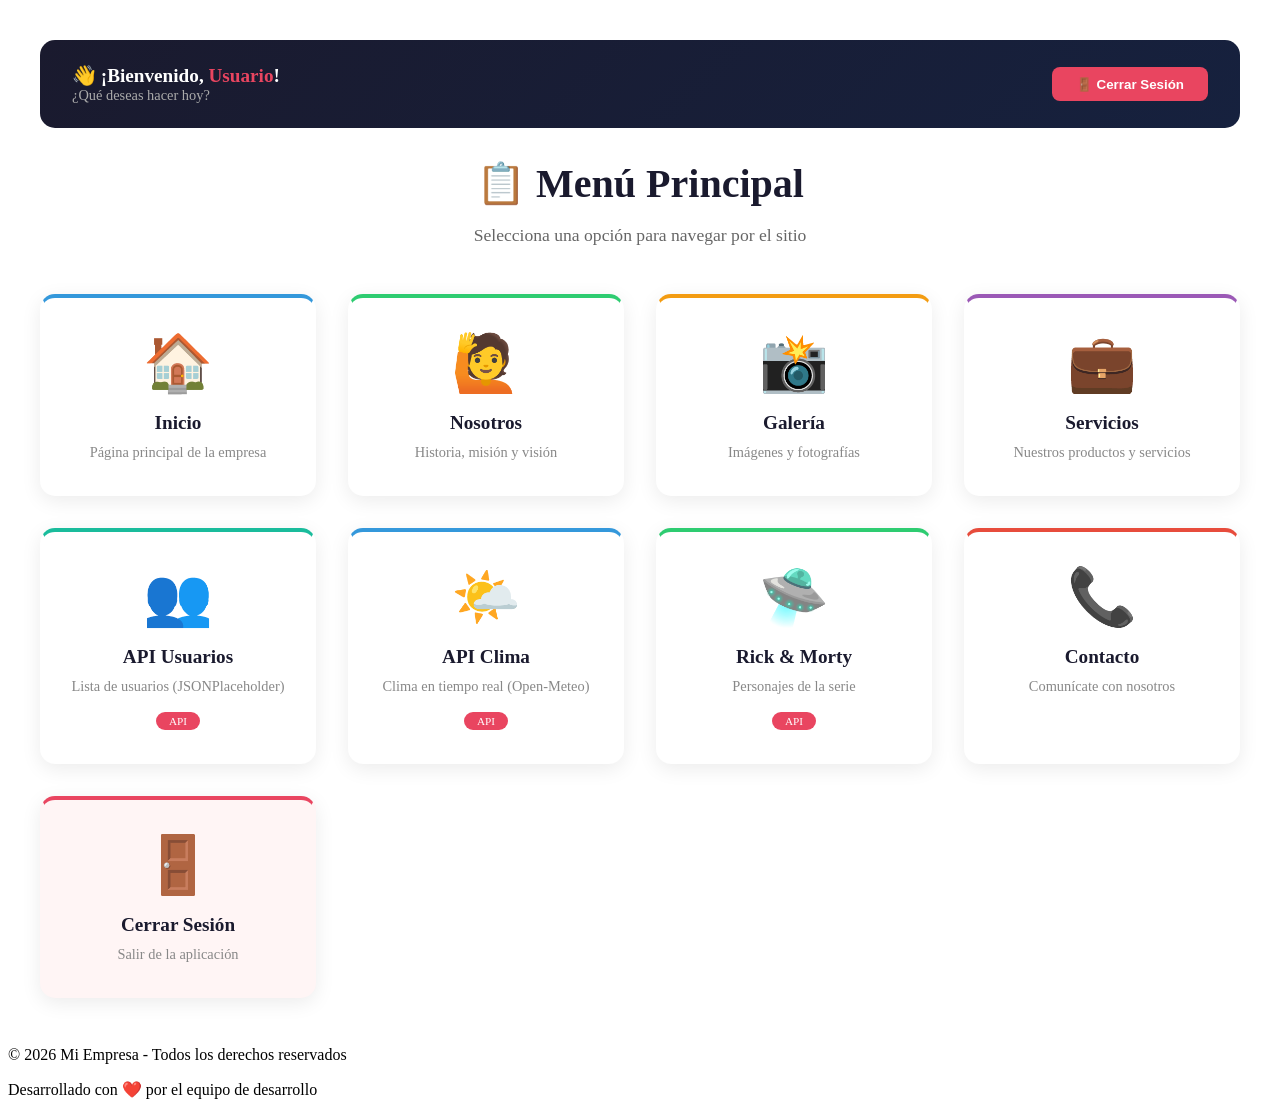
==== menu.html @ fcc86c78 "feat: agregar menú principal como dashboard con tarjetas de navegación" ====
<!doctype html>
<html lang="es">
  <head>
    <meta charset="UTF-8" />
    <meta name="viewport" content="width=device-width, initial-scale=1.0" />
    <title>Menú Principal - Mi Empresa</title>
    <link rel="stylesheet" href="css/styles.css" />
    <style>
      /* Estilos específicos para el menú principal */
      .dashboard {
        max-width: 1200px;
        margin: 0 auto;
        padding: 2rem;
      }

      .dashboard-header {
        text-align: center;
        margin-bottom: 3rem;
      }

      .dashboard-header h1 {
        font-size: 2.5rem;
        color: #1a1a2e;
        margin-bottom: 0.5rem;
      }

      .dashboard-header p {
        color: #666;
        font-size: 1.1rem;
      }

      .dashboard-grid {
        display: grid;
        grid-template-columns: repeat(auto-fit, minmax(250px, 1fr));
        gap: 2rem;
        margin-top: 2rem;
      }

      .dashboard-card {
        background: white;
        border-radius: 15px;
        padding: 2rem 1.5rem;
        text-align: center;
        text-decoration: none;
        color: #1a1a2e;
        box-shadow: 0 5px 20px rgba(0, 0, 0, 0.08);
        transition: all 0.3s ease;
        border: 2px solid transparent;
        display: flex;
        flex-direction: column;
        align-items: center;
        gap: 0.5rem;
      }

      .dashboard-card:hover {
        transform: translateY(-10px);
        box-shadow: 0 15px 40px rgba(0, 0, 0, 0.15);
        border-color: #e94560;
      }

      .dashboard-card .icon {
        font-size: 3.5rem;
        margin-bottom: 0.5rem;
      }

      .dashboard-card h3 {
        font-size: 1.2rem;
        margin: 0;
        color: #1a1a2e;
      }

      .dashboard-card p {
        color: #888;
        font-size: 0.9rem;
        margin: 0;
        line-height: 1.4;
      }

      .dashboard-card .badge {
        background: #e94560;
        color: white;
        padding: 0.2rem 0.8rem;
        border-radius: 20px;
        font-size: 0.7rem;
        margin-top: 0.5rem;
      }

      /* Colores específicos para cada tarjeta */
      .card-inicio {
        border-top: 4px solid #3498db;
      }
      .card-nosotros {
        border-top: 4px solid #2ecc71;
      }
      .card-galeria {
        border-top: 4px solid #f39c12;
      }
      .card-servicios {
        border-top: 4px solid #9b59b6;
      }
      .card-usuarios {
        border-top: 4px solid #1abc9c;
      }
      .card-clima {
        border-top: 4px solid #3498db;
      }
      .card-rickmorty {
        border-top: 4px solid #2ecc71;
      }
      .card-contacto {
        border-top: 4px solid #e74c3c;
      }
      .card-logout {
        border-top: 4px solid #e94560;
        background: #fff5f5;
      }

      .card-logout:hover {
        border-color: #e94560;
        background: #fff0f0;
      }

      .user-info {
        background: linear-gradient(135deg, #1a1a2e, #16213e);
        color: white;
        padding: 1.5rem 2rem;
        border-radius: 15px;
        display: flex;
        justify-content: space-between;
        align-items: center;
        margin-bottom: 2rem;
        flex-wrap: wrap;
        gap: 1rem;
      }

      .user-info .username {
        font-size: 1.2rem;
        font-weight: 600;
      }

      .user-info .username span {
        color: #e94560;
      }

      .user-info .logout-btn {
        background: #e94560;
        color: white;
        border: none;
        padding: 0.6rem 1.5rem;
        border-radius: 8px;
        cursor: pointer;
        font-weight: 600;
        transition: background 0.3s;
      }

      .user-info .logout-btn:hover {
        background: #c23152;
      }

      @media (max-width: 768px) {
        .dashboard-grid {
          grid-template-columns: repeat(auto-fit, minmax(200px, 1fr));
          gap: 1rem;
        }

        .dashboard-card .icon {
          font-size: 2.5rem;
        }

        .dashboard-header h1 {
          font-size: 2rem;
        }

        .user-info {
          flex-direction: column;
          text-align: center;
        }
      }

      @media (max-width: 480px) {
        .dashboard-grid {
          grid-template-columns: 1fr 1fr;
          gap: 0.8rem;
        }

        .dashboard-card {
          padding: 1.2rem 0.8rem;
        }

        .dashboard-card .icon {
          font-size: 2rem;
        }

        .dashboard-card h3 {
          font-size: 1rem;
        }

        .dashboard-card p {
          font-size: 0.7rem;
        }
      }
    </style>
  </head>
  <body>
    <main>
      <div class="dashboard">
        <!-- Header con información del usuario -->
        <div class="user-info">
          <div>
            <div class="username">
              👋 ¡Bienvenido, <span id="userName">Usuario</span>!
            </div>
            <div style="color: #aaa; font-size: 0.9rem">
              ¿Qué deseas hacer hoy?
            </div>
          </div>
          <button class="logout-btn" onclick="cerrarSesion()">
            🚪 Cerrar Sesión
          </button>
        </div>

        <!-- Título del dashboard -->
        <div class="dashboard-header">
          <h1>📋 Menú Principal</h1>
          <p>Selecciona una opción para navegar por el sitio</p>
        </div>

        <!-- Grid de tarjetas -->
        <div class="dashboard-grid">
          <!-- Inicio -->
          <a href="index.html" class="dashboard-card card-inicio">
            <div class="icon">🏠</div>
            <h3>Inicio</h3>
            <p>Página principal de la empresa</p>
          </a>

          <!-- Nosotros -->
          <a href="pages/nosotros.html" class="dashboard-card card-nosotros">
            <div class="icon">🙋</div>
            <h3>Nosotros</h3>
            <p>Historia, misión y visión</p>
          </a>

          <!-- Galería -->
          <a href="pages/galeria.html" class="dashboard-card card-galeria">
            <div class="icon">📸</div>
            <h3>Galería</h3>
            <p>Imágenes y fotografías</p>
          </a>

          <!-- Servicios -->
          <a href="pages/servicios.html" class="dashboard-card card-servicios">
            <div class="icon">💼</div>
            <h3>Servicios</h3>
            <p>Nuestros productos y servicios</p>
          </a>

          <!-- API Usuarios -->
          <a
            href="pages/api-usuarios.html"
            class="dashboard-card card-usuarios"
          >
            <div class="icon">👥</div>
            <h3>API Usuarios</h3>
            <p>Lista de usuarios (JSONPlaceholder)</p>
            <span class="badge">API</span>
          </a>

          <!-- API Clima -->
          <a href="pages/api-clima.html" class="dashboard-card card-clima">
            <div class="icon">🌤️</div>
            <h3>API Clima</h3>
            <p>Clima en tiempo real (Open-Meteo)</p>
            <span class="badge">API</span>
          </a>

          <!-- API Rick and Morty -->
          <a
            href="pages/api-rickmorty.html"
            class="dashboard-card card-rickmorty"
          >
            <div class="icon">🛸</div>
            <h3>Rick & Morty</h3>
            <p>Personajes de la serie</p>
            <span class="badge">API</span>
          </a>

          <!-- Contacto -->
          <a href="pages/contacto.html" class="dashboard-card card-contacto">
            <div class="icon">📞</div>
            <h3>Contacto</h3>
            <p>Comunícate con nosotros</p>
          </a>

          <!-- Cerrar Sesión (con confirmación) -->
          <a
            href="#"
            class="dashboard-card card-logout"
            onclick="
              cerrarSesion();
              return false;
            "
          >
            <div class="icon">🚪</div>
            <h3>Cerrar Sesión</h3>
            <p>Salir de la aplicación</p>
          </a>
        </div>
      </div>
    </main>

    <footer>
      <p>&copy; 2026 Mi Empresa - Todos los derechos reservados</p>
      <p>Desarrollado con ❤️ por el equipo de desarrollo</p>
    </footer>

    <script>
      // Mostrar nombre del usuario
      document.addEventListener("DOMContentLoaded", function () {
        const username = sessionStorage.getItem("username") || "Usuario";
        document.getElementById("userName").textContent = username;
      });

      // Función para cerrar sesión
      function cerrarSesion() {
        if (confirm("¿Estás seguro de que quieres cerrar sesión?")) {
          sessionStorage.removeItem("userLogged");
          sessionStorage.removeItem("username");
          window.location.href = "login.html";
        }
      }
    </script>
  </body>
</html>
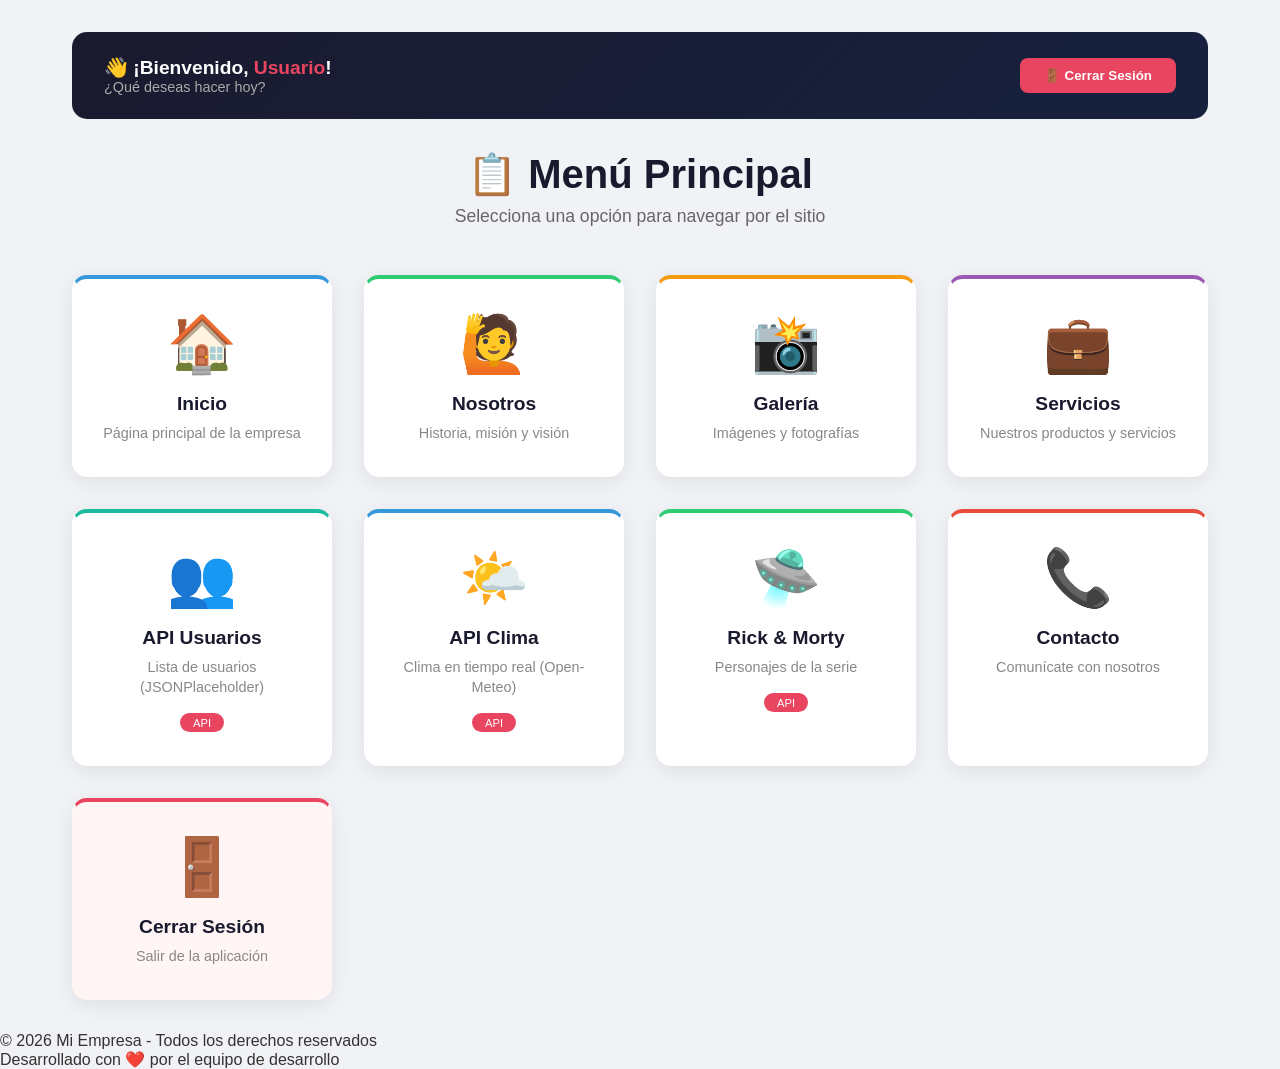
==== commit bac1ea11: "fix: corregir redirección de cerrar sesión a login.html" ====
--- a/css/styles.css
+++ b/css/styles.css
@@ -0,0 +1,64 @@
+/* assets/css/style.css */
+* {
+  margin: 0;
+  padding: 0;
+  box-sizing: border-box;
+}
+
+body {
+  font-family: "Segoe UI", Tahoma, Geneva, Verdana, sans-serif;
+  background: #f0f2f5;
+  color: #333;
+  min-height: 100vh;
+}
+
+/* Estilos generales */
+a {
+  color: #1a73e8;
+  text-decoration: none;
+}
+
+a:hover {
+  text-decoration: underline;
+}
+
+/* Estilos para el login (compatibilidad con login.html) */
+.login-container {
+  max-width: 400px;
+  margin: 100px auto;
+  background: white;
+  padding: 40px;
+  border-radius: 10px;
+  box-shadow: 0 2px 10px rgba(0, 0, 0, 0.1);
+}
+
+.login-container h1 {
+  text-align: center;
+  color: #1a73e8;
+  margin-bottom: 30px;
+}
+
+.login-container input {
+  width: 100%;
+  padding: 12px;
+  margin: 8px 0;
+  border: 1px solid #ddd;
+  border-radius: 5px;
+  box-sizing: border-box;
+}
+
+.login-container button {
+  width: 100%;
+  padding: 12px;
+  background: #1a73e8;
+  color: white;
+  border: none;
+  border-radius: 5px;
+  cursor: pointer;
+  font-size: 16px;
+  margin-top: 10px;
+}
+
+.login-container button:hover {
+  background: #1557b0;
+}
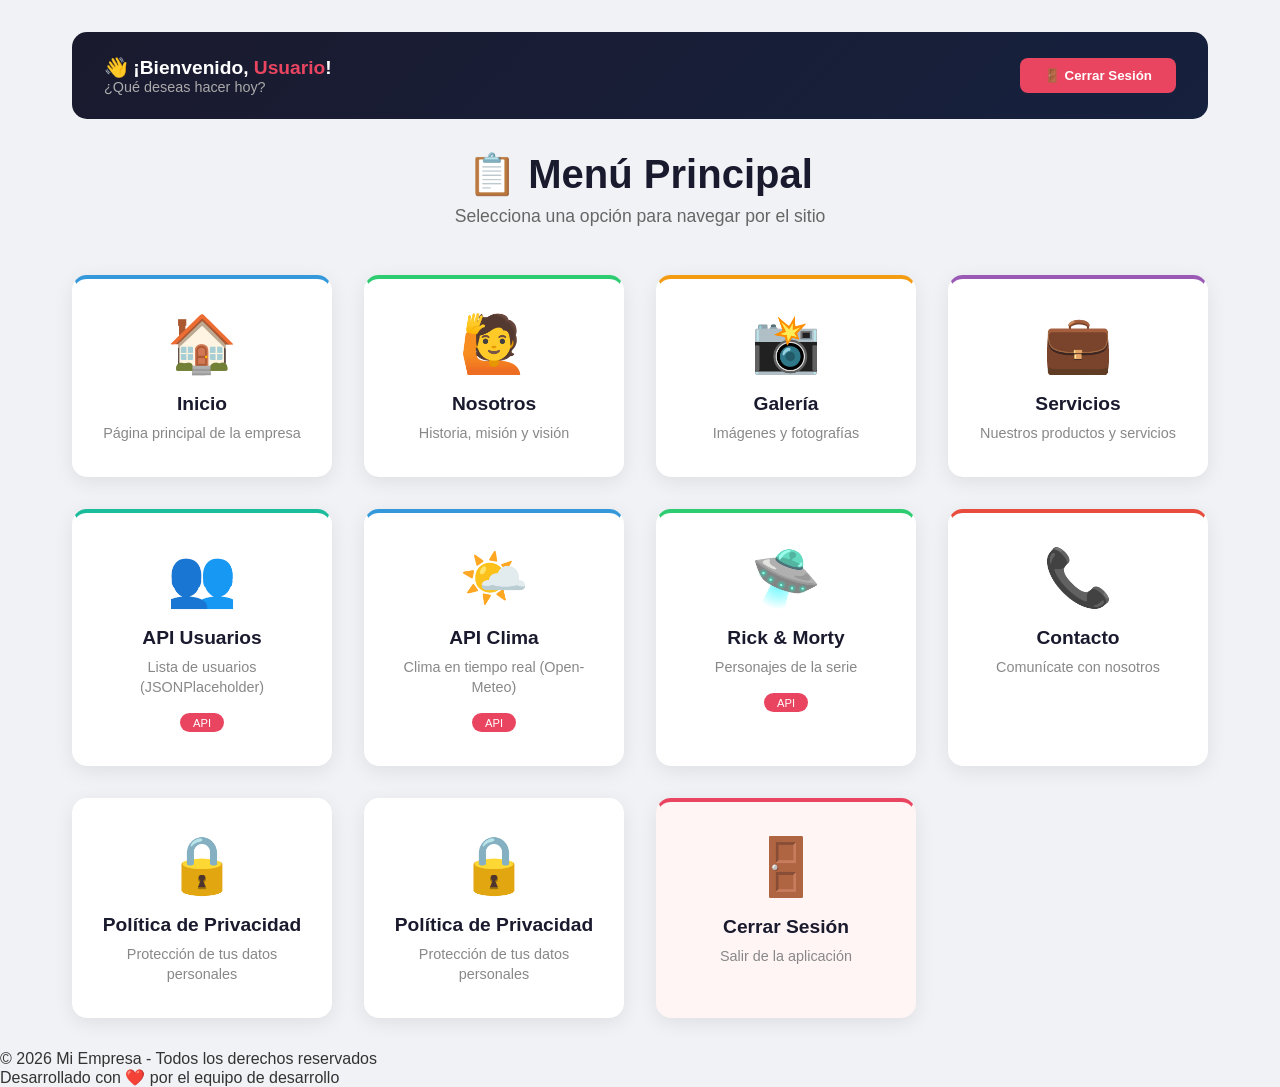
==== commit 58c6925d: "feat: agregar página de Política de Privacidad" ====
--- a/menu.html
+++ b/menu.html
@@ -197,6 +197,9 @@
 
         .dashboard-card p {
           font-size: 0.7rem;
+        }
+        .card-privacidad {
+          border-top: 4px solid #f39c12;
         }
       }
     </style>
@@ -292,6 +295,24 @@
             <p>Comunícate con nosotros</p>
           </a>
 
+          <!-- Política de Privacidad -->
+          <a
+            href="pages/politica-privacidad.html"
+            class="dashboard-card card-privacidad"
+          >
+            <div class="icon">🔒</div>
+            <h3>Política de Privacidad</h3>
+            <p>Protección de tus datos personales</p> </a
+          ><!-- Política de Privacidad -->
+          <a
+            href="pages/politica-privacidad.html"
+            class="dashboard-card card-privacidad"
+          >
+            <div class="icon">🔒</div>
+            <h3>Política de Privacidad</h3>
+            <p>Protección de tus datos personales</p>
+          </a>
+
           <!-- Cerrar Sesión (con confirmación) -->
           <a
             href="#"
@@ -326,7 +347,7 @@
         if (confirm("¿Estás seguro de que quieres cerrar sesión?")) {
           sessionStorage.removeItem("userLogged");
           sessionStorage.removeItem("username");
-          window.location.href = "login.html";
+          window.location.href = "index.html";
         }
       }
     </script>
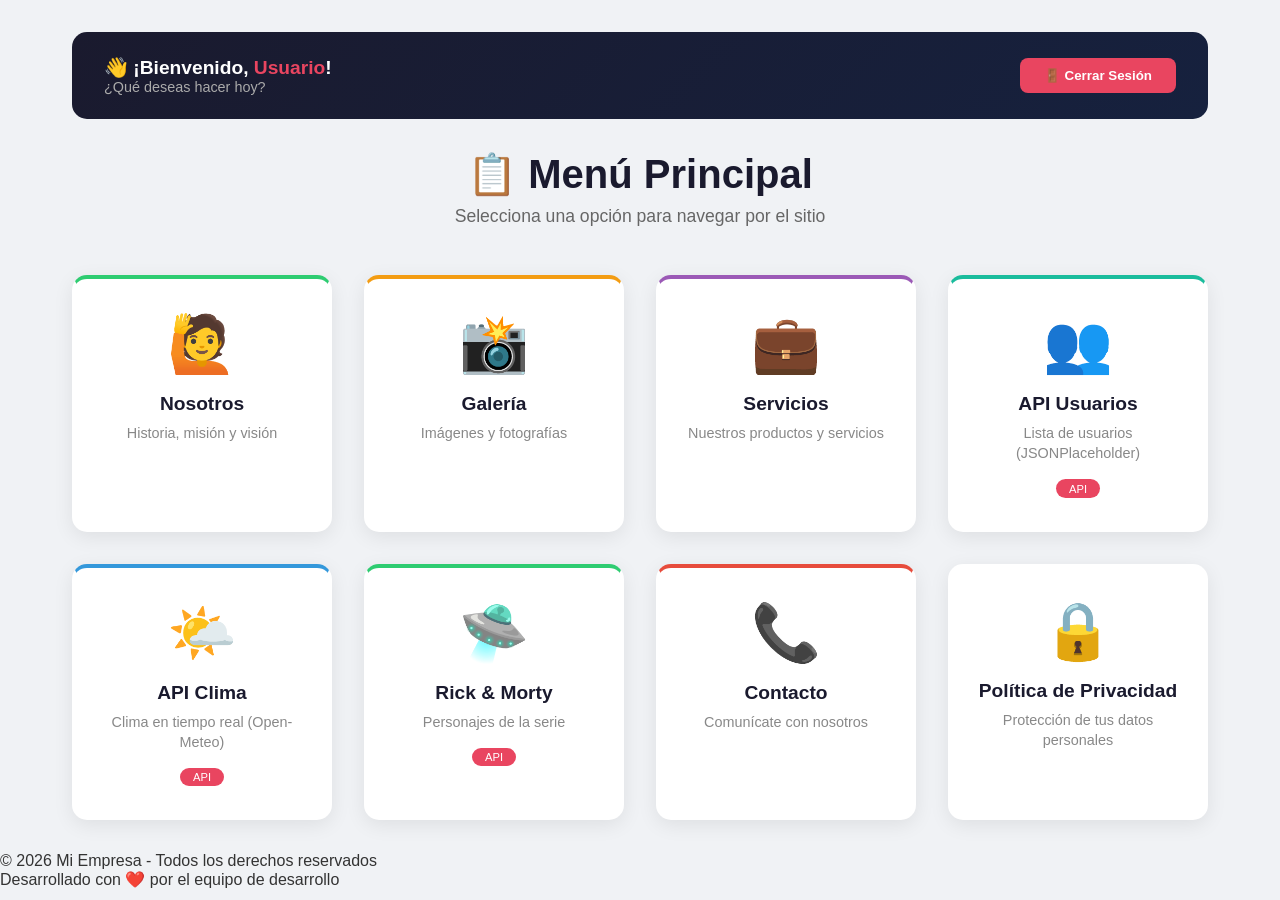
==== commit 9f78c0ef: "feat: agregar página de Política de Privacidad" ====
--- a/menu.html
+++ b/menu.html
@@ -230,13 +230,6 @@
 
         <!-- Grid de tarjetas -->
         <div class="dashboard-grid">
-          <!-- Inicio -->
-          <a href="index.html" class="dashboard-card card-inicio">
-            <div class="icon">🏠</div>
-            <h3>Inicio</h3>
-            <p>Página principal de la empresa</p>
-          </a>
-
           <!-- Nosotros -->
           <a href="pages/nosotros.html" class="dashboard-card card-nosotros">
             <div class="icon">🙋</div>
@@ -304,28 +297,6 @@
             <h3>Política de Privacidad</h3>
             <p>Protección de tus datos personales</p> </a
           ><!-- Política de Privacidad -->
-          <a
-            href="pages/politica-privacidad.html"
-            class="dashboard-card card-privacidad"
-          >
-            <div class="icon">🔒</div>
-            <h3>Política de Privacidad</h3>
-            <p>Protección de tus datos personales</p>
-          </a>
-
-          <!-- Cerrar Sesión (con confirmación) -->
-          <a
-            href="#"
-            class="dashboard-card card-logout"
-            onclick="
-              cerrarSesion();
-              return false;
-            "
-          >
-            <div class="icon">🚪</div>
-            <h3>Cerrar Sesión</h3>
-            <p>Salir de la aplicación</p>
-          </a>
         </div>
       </div>
     </main>
